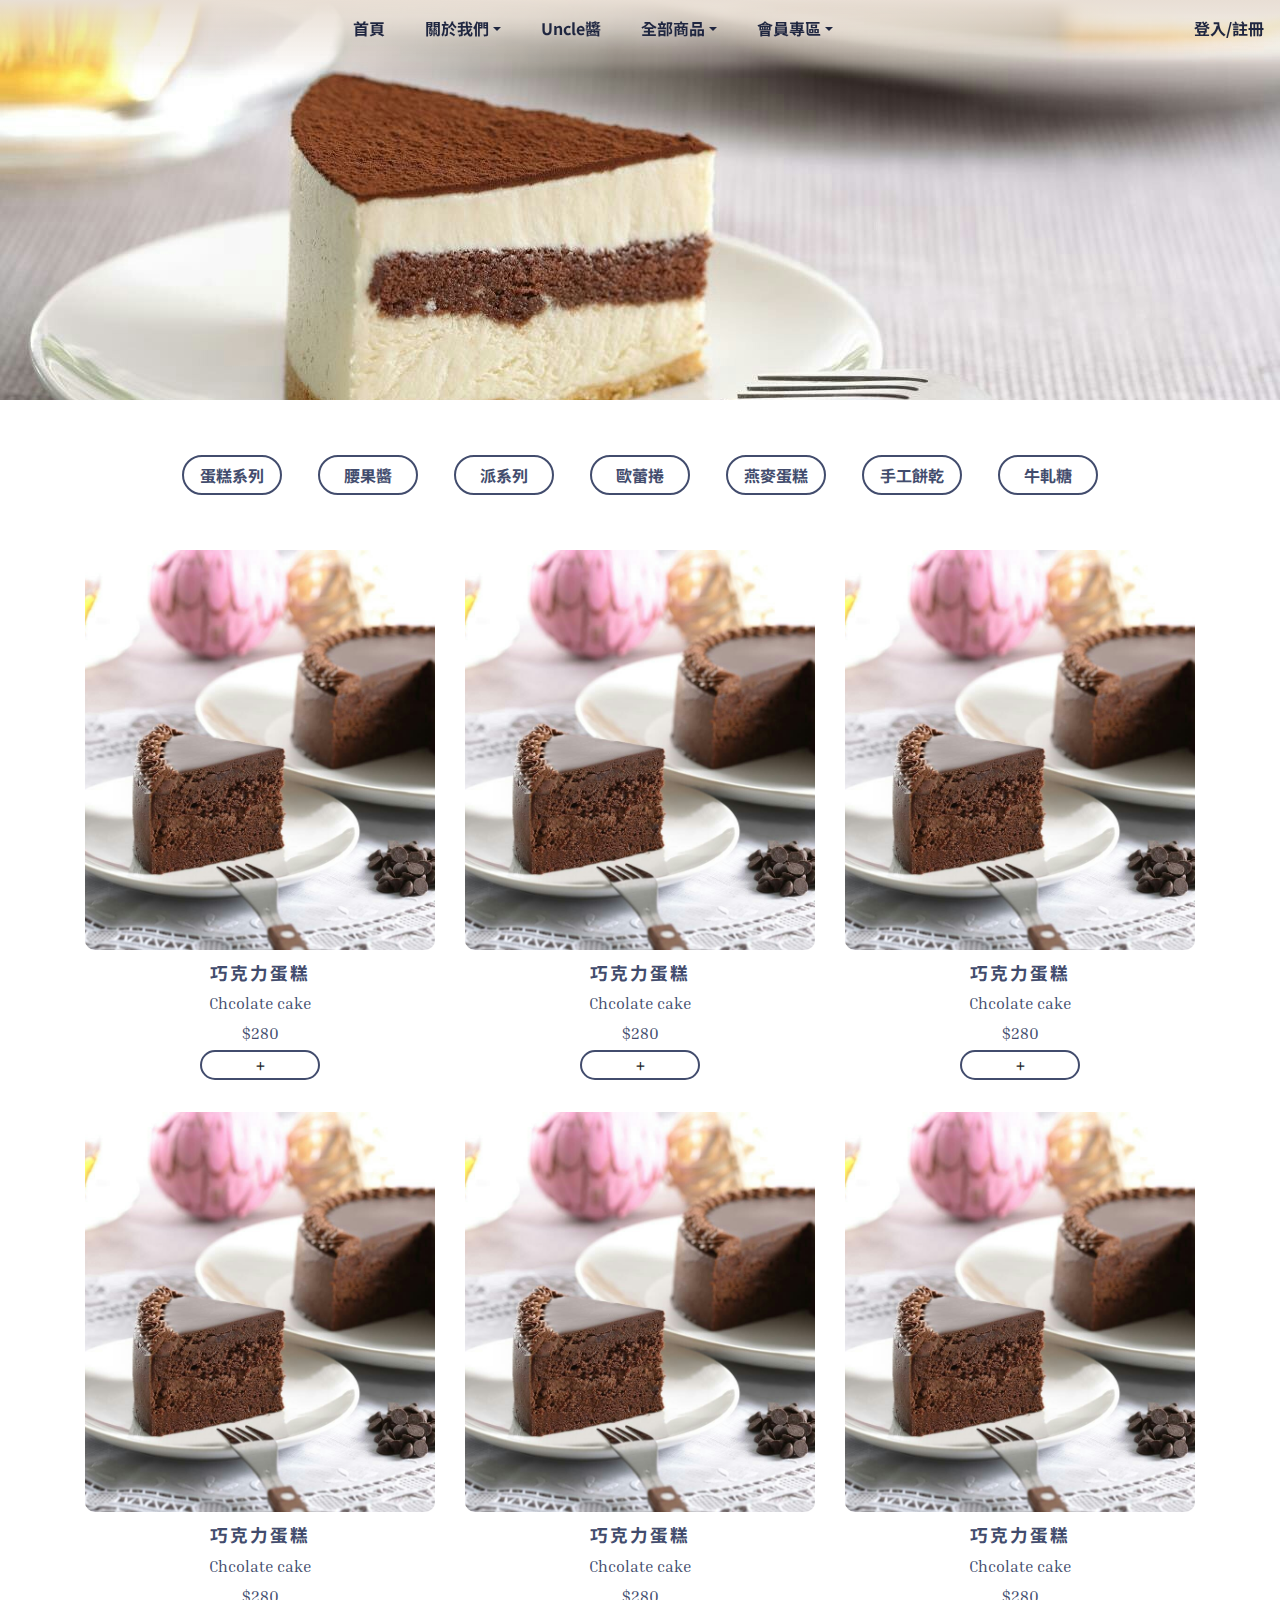
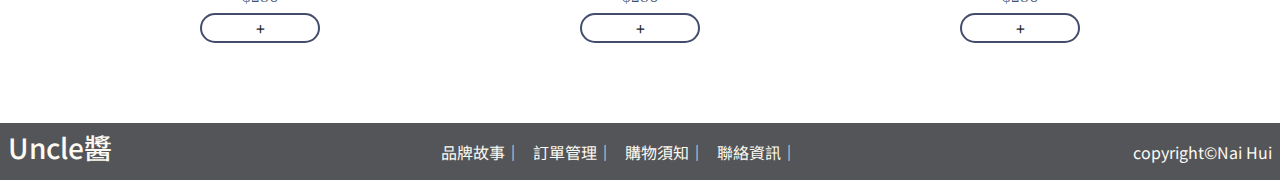
==== product.html @ 4c8601b2 "產品頁" ====
<!DOCTYPE html>
<html lang="zh-tw">

<head>
  <meta charset="UTF-8" />
  <meta name="viewport" content="width=device-width, initial-scale=1.0" />
  <meta http-equiv="X-UA-Compatible" content="ie=edge" />
  <title>Uncle醬-所有商品</title>

  <!-- FontAwesome -->
  <link rel="stylesheet" href="css/fontawesome.css">
  <!-- bootstrap -->
  <link rel="stylesheet" href="css/bootstrap.css" />
  <!-- google font -->
  <link href="https://fonts.googleapis.com/css?family=Inria+Serif|Noto+Sans+TC&display=swap" rel="stylesheet">
  <!-- custom css -->
  <link rel="stylesheet" href="css/styleHome.css" />
  <link rel="stylesheet" href="css/styleProduct.css" />

</head>

<body>

  <!-- 導覽列 start -->
  <header>
    <nav class="navbar navbar-expand-lg navbar-color navbar-bg fixed-top">
      <a class="navbar-brand d-lg-none d-sm-block" href="index.html">LOGO</a>
      <button class="navbar-toggler" type="button" data-toggle="collapse" data-target="#navbar"><span
          class="navbar-toggler-icon"></span></button>
      <div class="collapse navbar-collapse" id="navbar">

        <ul class="navbar-nav m-auto">
          <li id="home" class="nav-item"><a class="nav-link mr-4" href="index.html">首頁</a></li>
          <li class="nav-item dropdown">
            <a id="dropdown-about" class="nav-link mr-4 dropdown-toggle" href="#" data-toggle="dropdown">關於我們</a>
            <div class="dropdown-menu">
              <a class="dropdown-item font-weight-normal" href="#">品牌故事</a>
              <a class="dropdown-item font-weight-normal" href="#">聯絡資訊</a>
            </div>
          </li>
          <!-- logo start -->
          <li class="nav-brand">
            <a class="nav-link d-none d-lg-block mr-4" href="index.html">Uncle醬</a>
          </li>
          <!-- logo end -->
          <li class="nav-item dropdown">
            <a id="dropdown-product" class="nav-link mr-4 dropdown-toggle" href="#" data-toggle="dropdown">全部商品</a>
            <div class="dropdown-menu">
              <a class="dropdown-item font-weight-normal" href="#">腰果醬</a>
              <a class="dropdown-item font-weight-normal" href="#">蛋糕系列</a>
              <a class="dropdown-item font-weight-normal" href="#">派系列</a>
              <a class="dropdown-item font-weight-normal" href="#">歐蕾捲</a>
              <a class="dropdown-item font-weight-normal" href="#">燕麥蛋糕</a>
              <a class="dropdown-item font-weight-normal" href="#">手工餅乾</a>
              <a class="dropdown-item font-weight-normal" href="#">牛軋糖</a>
            </div>
          </li>
          <li class="nav-item dropdown">
            <a id="dropdown-member" class="nav-link mr-4 dropdown-toggle" href="#" data-toggle="dropdown">會員專區</a>
            <div class="dropdown-menu">
              <a class="dropdown-item font-weight-normal" href="#">資料修改</a>
              <a class="dropdown-item font-weight-normal" href="#">訂單管理</a>
              <a class="dropdown-item font-weight-normal" href="#">購物須知</a>
            </div>
          </li>
        </ul>
        <div id="join">
          <a class="navbar-item" href="#">登入/註冊</a>
        </div>
      </div>
    </nav>
  </header>
  <!-- 導覽列 end -->

  <!-- banner start -->
  <section id="productBanner">
    <img src="img/product/cake-tiramisu.jpg" alt="">
  </section>
  <!-- banner end -->

  <!-- 產品列表 start -->
  <section id="productList" class="d-flex align-items-center justify-content-center">
    <div>
      <button class="btn btn-outline-uncle mx-3"><a href="">蛋糕系列</a></button>
      <button class="btn btn-outline-uncle mx-3"><a href="">腰果醬</a></button>
      <button class="btn btn-outline-uncle mx-3"><a href="">派系列</a></button>
      <button class="btn btn-outline-uncle mx-3"><a href="">歐蕾捲</a></button>
      <button class="btn btn-outline-uncle mx-3"><a href="">燕麥蛋糕</a></button>
      <button class="btn btn-outline-uncle mx-3"><a href="">手工餅乾</a></button>
      <button class="btn btn-outline-uncle mx-3"><a href="">牛軋糖</a></button>
    </div>
  </section>
  <!-- 產品列表 end -->

  <!-- 產品陳列 start -->
  <section id="productDisplay" class="mb-5">
    <div class="container">
      <div class="row flex-wrap">
      <div class="col-4 text-center">
        <div class="pro_img">
          <div class="pro_more">
            <a href="#">
              <img src="img/more.png" alt="more">
            </a>
          </div>
          <img src="img/product/cake-chcolate.jpg" alt="巧克力蛋糕">
        </div>
        <div class="pro_info">
          <a href="#">
            <div class="pro_name">巧克力蛋糕</div>
            <div class="pro_name_en">Chcolate cake</div>
            <div class="pro_price">$280</div>
          </a>
        </div>
        <div class="btn btn-outline-uncle addToCar" onmouseover="this.innerHTML = '加入購物車'" onmouseout="this.innerHTML = '+'">+
        </div>
      </div>
      <div class="col-4 text-center">
        <div class="pro_img">
          <div class="pro_more">
            <a href="#">
              <img src="img/more.png" alt="more">
            </a>
          </div>
          <img src="img/product/cake-chcolate.jpg" alt="巧克力蛋糕">
        </div>
        <div class="pro_info">
          <a href="#">
            <div class="pro_name">巧克力蛋糕</div>
            <div class="pro_name_en">Chcolate cake</div>
            <div class="pro_price">$280</div>
          </a>
        </div>
        <div class="btn btn-outline-uncle addToCar" onmouseover="this.innerHTML = '加入購物車'" onmouseout="this.innerHTML = '+'">+
        </div>
      </div>
      <div class="col-4 text-center">
        <div class="pro_img">
          <div class="pro_more">
            <a href="#">
              <img src="img/more.png" alt="more">
            </a>
          </div>
          <img src="img/product/cake-chcolate.jpg" alt="巧克力蛋糕">
        </div>
        <div class="pro_info">
          <a href="#">
            <div class="pro_name">巧克力蛋糕</div>
            <div class="pro_name_en">Chcolate cake</div>
            <div class="pro_price">$280</div>
          </a>
        </div>
        <div class="btn btn-outline-uncle addToCar" onmouseover="this.innerHTML = '加入購物車'" onmouseout="this.innerHTML = '+'">+
        </div>
      </div>
      <div class="col-4 text-center">
        <div class="pro_img">
          <div class="pro_more">
            <a href="#">
              <img src="img/more.png" alt="more">
            </a>
          </div>
          <img src="img/product/cake-chcolate.jpg" alt="巧克力蛋糕">
        </div>
        <div class="pro_info">
          <a href="#">
            <div class="pro_name">巧克力蛋糕</div>
            <div class="pro_name_en">Chcolate cake</div>
            <div class="pro_price">$280</div>
          </a>
        </div>
        <div class="btn btn-outline-uncle addToCar" onmouseover="this.innerHTML = '加入購物車'" onmouseout="this.innerHTML = '+'">+
        </div>
      </div>
      <div class="col-4 text-center">
        <div class="pro_img">
          <div class="pro_more">
            <a href="#">
              <img src="img/more.png" alt="more">
            </a>
          </div>
          <img src="img/product/cake-chcolate.jpg" alt="巧克力蛋糕">
        </div>
        <div class="pro_info">
          <a href="#">
            <div class="pro_name">巧克力蛋糕</div>
            <div class="pro_name_en">Chcolate cake</div>
            <div class="pro_price">$280</div>
          </a>
        </div>
        <div class="btn btn-outline-uncle addToCar" onmouseover="this.innerHTML = '加入購物車'" onmouseout="this.innerHTML = '+'">+
        </div>
      </div>
      <div class="col-4 text-center">
        <div class="pro_img">
          <div class="pro_more">
            <a href="#">
              <img src="img/more.png" alt="more">
            </a>
          </div>
          <img src="img/product/cake-chcolate.jpg" alt="巧克力蛋糕">
        </div>
        <div class="pro_info">
          <a href="#">
            <div class="pro_name">巧克力蛋糕</div>
            <div class="pro_name_en">Chcolate cake</div>
            <div class="pro_price">$280</div>
          </a>
        </div>
        <div class="btn btn-outline-uncle addToCar" onmouseover="this.innerHTML = '加入購物車'" onmouseout="this.innerHTML = '+'">+
        </div>
      </div>
    </div>
  </div>
  </section>
  <!-- 產品陳列 end -->


  <!-- footer start -->
  <footer id="footerZone" class="p-2 uncle-bg-dark">
    <div class="text-uncle-light d-flex align-items-center justify-content-between">
      <h3><a href="index.html">Uncle醬</a></h3>
      <div>
        <span class="mr-2"><a href="">品牌故事</a>｜</span>
        <span class="mr-2"><a href="">訂單管理</a>｜</span>
        <span class="mr-2"><a href="">購物須知</a>｜</span>
        <span class="mr-2"><a href="">聯絡資訊</a>｜</span>
      </div>
      <span>copyright©Nai Hui</span>
    </div>
    <!-- footer end -->

    <!-- bootstrap -->
    <script src="js/jquery-3.4.1.min.js"></script>
    <script src="js/popper.min.js"></script>
    <script src="js/bootstrap.min.js"></script>
    <!-- slick -->
    <script src="js/slick.js"></script>

    <script>
      $('.productSlick').slick({
        infinite: true,
        slidesToShow: 4,
        slidesToScroll: 1
      });

    </script>
</body>

</html>
---- css/styleHome.css ----
/* body */

body {
    height: 100vh;
    font-family: 'Noto Sans TC', sans-serif;
    background-color: #e8ded4;
}

.en-font {
    font-family: 'Inria Serif', serif !important;
}

.text-uncle-dark {
    color: #1F2640;
}

.text-uncle-light {
    color: #FCFAF2;
}

.text-uncle-title {
    color: #424C6D;
    font-weight: bold;
    text-shadow: 3px 3px 2px rgba(66, 76, 109, 0.431);
}

.uncle-bg-dark {
    background: rgb(84, 85, 88);
}

a {
    color: #424C6D;
}

a:hover {
    color: #424C6D;
    text-decoration: none;
}

/* media */

@media (max-width: 576px) {}

@media (min-width: 576px) {}

@media (min-width: 768px) {}

@media (min-width: 992px) {}

@media (min-width: 1200px) {}

/* navbar */

.navbar-bg {
    background-image: linear-gradient(180deg, #e8ded4, #e8ded4a9, #e8ded44f);
    box-shadow: 0 0 10px 10px #e8ded44f;
}

.navbar-color a {
    color: #1F2640;
    font-weight: bold;
}

.navbar-bg .navbar-toggler-icon {
    background-image: url("data:image/svg+xml,%3csvg viewBox='0 0 30 30' xmlns='http://www.w3.org/2000/svg'%3e%3cpath stroke='rgba(0, 0, 0, 0.5)' stroke-width='2' stroke-linecap='round' stroke-miterlimit='10' d='M4 7h22M4 15h22M4 23h22'/%3e%3c/svg%3e");
}

@media (max-width: 576px) {
    .dropdown-menu {
        background: #E8DED4;
        border: 0;
    }
    #join {
        padding: 8px 0 16px 0;
    }
}


/* carousel */

@media (max-width: 576px) {
    .carousel-item img {
        width: 100%;
        object-fit: cover;
    }
}
@media (min-width: 576px) {
    .carousel-inner img {
        width: 100%;
        height: 700px;
        object-fit: cover;
    }
}


/* 按鈕 */
.btn-outline-uncle {
    border:2px solid #424C6D;
    border-radius: 30px;
}

.btn-outline-uncle a {
    color: #424C6D;
    font-weight: bold;
    border-color: #424C6D;
}

.btn-outline-uncle:hover {
    color: #fff;
    background-color: #F8D487;
    border-color: #F8D487;
}

.btn-outline-uncle a:hover {
    color: #fff;
    text-decoration: none;
}

.btn:visited {
    border: 0;
}

/* 關於我們 */

#aboutUsZone img {
    width: 250px;
    height: 300px;
    object-fit: cover;
    box-shadow: 3px 3px 10px #695229b4;
    border-radius: 5px;
}

/* 所有產品 */

#productZone .slick-track,#productZone img {
    width: 250px;
    height: 250px;
    border-radius: 125px;
    object-fit: cover;
}

.position-center {
    display: flex;
    justify-content: center;
    align-items: center;
}

#productZone .btn:focus, .btn.focus {
    box-shadow: none;
}

#productZone a:focus {
    outline: 0;
    box-shadow: none;
}

#productZone a:hover {
    filter: blur(2);
    color: #F8D487;
}

/* footer */

#footerZone a {
    color: #FCFAF2;
}

#footerZone a:hover {
    color: #F8D487;
    text-decoration: none;
}
---- css/styleProduct.css ----
/* body */

body {
    background-color: white;
}

/* banner */

#productBanner img {
    width: 100%;
    height: 400px;
    object-fit: cover;
}

/* product list */

#productList {
    height: 150px;
}

#productList button {
    width: 100px;
    height: 40px;
    border-radius: 30px;
    /* background-color: #F8D487;
    border-color: #F8D487; */
}

/* 產品陳列 */

#productDisplay {
    color: #1F2640;
}

.pro_img img {
    width: 100%;
    height: 400px;
    object-fit: cover;
    border-radius: 10px;
}

.pro_img {
    position: relative;
}

.pro_more {
    display: none;
    width: 100%;
    height: 400px;
    background-color: rgba(255, 255, 255, 0.411);
    position: absolute;
}
.pro_more img{
    width: 250px;
    height: 250px;
    line-height: 125px;
}

.pro_img:hover .pro_more {
    display: flex;
    align-items: center;
    justify-content: center;
}

.pro_item, .pro_price {
    display: inline-block;
}

#productDisplay .btn {
    width: 120px;
    height: 30px;
    line-height: 15px;
}

.pro_name {
    font-weight: bold;
    margin: 10px 0 5px 0;
    letter-spacing: 2px;
    font-size: 1.1rem;
}

.pro_name_en {
    font-family: 'Inria Serif', serif !important;
    margin: 5px 0;
}

.pro_price {
    font-family: 'Inria Serif', serif !important;
    margin-bottom: 5px;
}

.pro_info a:hover{
    color: #F8D487;
}

.addToCar{
    margin-bottom: 2rem;
}
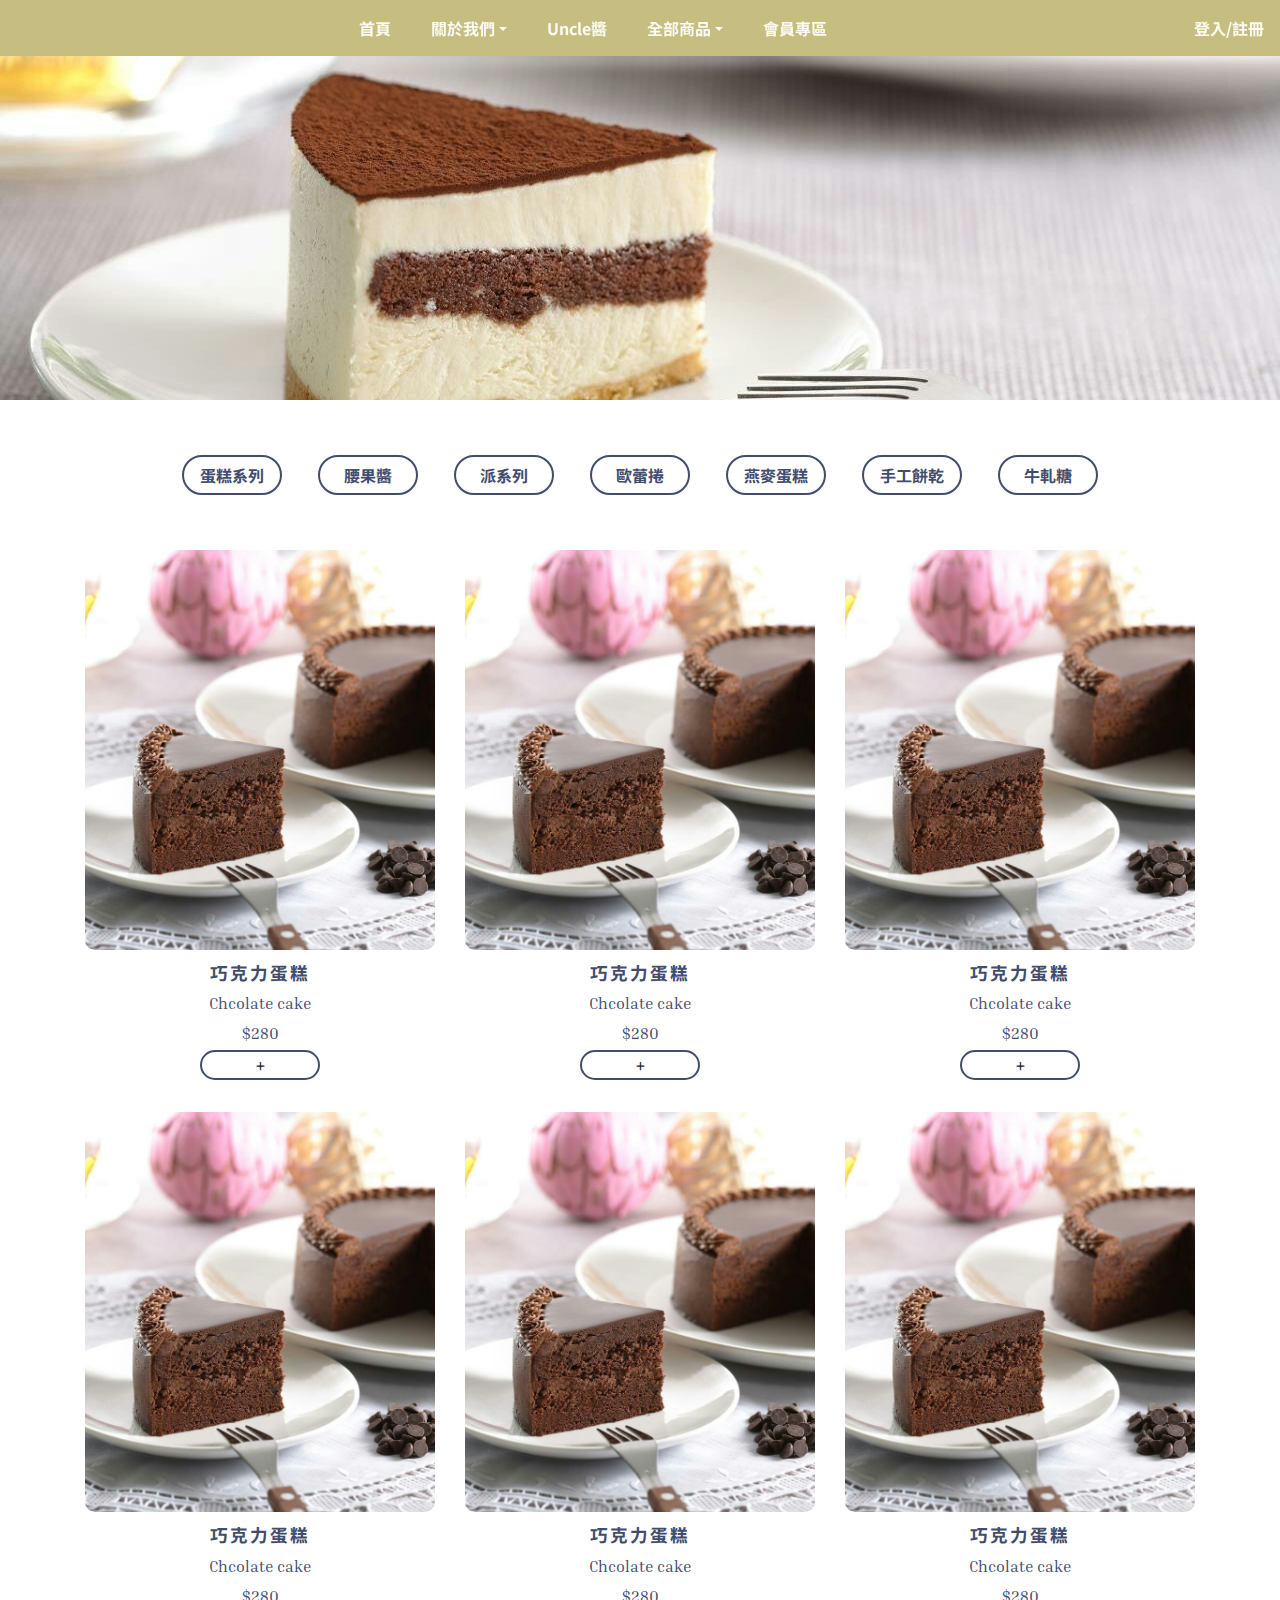
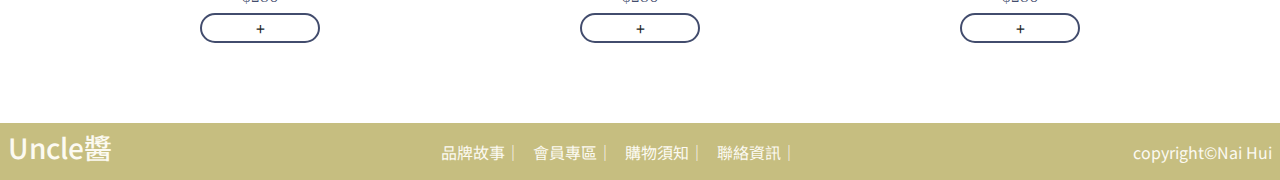
==== commit e948c45e: "產品頁連結調整" ====
--- a/product.html
+++ b/product.html
@@ -34,7 +34,7 @@
           <li class="nav-item dropdown">
             <a id="dropdown-about" class="nav-link mr-4 dropdown-toggle" href="#" data-toggle="dropdown">關於我們</a>
             <div class="dropdown-menu">
-              <a class="dropdown-item font-weight-normal" href="#">品牌故事</a>
+              <a class="dropdown-item font-weight-normal" href="brandStory.html">品牌故事</a>
               <a class="dropdown-item font-weight-normal" href="#">聯絡資訊</a>
             </div>
           </li>
@@ -46,6 +46,7 @@
           <li class="nav-item dropdown">
             <a id="dropdown-product" class="nav-link mr-4 dropdown-toggle" href="#" data-toggle="dropdown">全部商品</a>
             <div class="dropdown-menu">
+              <a class="dropdown-item font-weight-normal" href="product.html">所有商品</a>
               <a class="dropdown-item font-weight-normal" href="#">腰果醬</a>
               <a class="dropdown-item font-weight-normal" href="#">蛋糕系列</a>
               <a class="dropdown-item font-weight-normal" href="#">派系列</a>
@@ -55,14 +56,7 @@
               <a class="dropdown-item font-weight-normal" href="#">牛軋糖</a>
             </div>
           </li>
-          <li class="nav-item dropdown">
-            <a id="dropdown-member" class="nav-link mr-4 dropdown-toggle" href="#" data-toggle="dropdown">會員專區</a>
-            <div class="dropdown-menu">
-              <a class="dropdown-item font-weight-normal" href="#">資料修改</a>
-              <a class="dropdown-item font-weight-normal" href="#">訂單管理</a>
-              <a class="dropdown-item font-weight-normal" href="#">購物須知</a>
-            </div>
-          </li>
+          <li id="home" class="nav-item"><a class="nav-link mr-4" href="member.html">會員專區</a></li>
         </ul>
         <div id="join">
           <a class="navbar-item" href="#">登入/註冊</a>
@@ -221,10 +215,10 @@
     <div class="text-uncle-light d-flex align-items-center justify-content-between">
       <h3><a href="index.html">Uncle醬</a></h3>
       <div>
-        <span class="mr-2"><a href="">品牌故事</a>｜</span>
-        <span class="mr-2"><a href="">訂單管理</a>｜</span>
+        <span class="mr-2"><a href="brandStory.html">品牌故事</a>｜</span>
+        <span class="mr-2"><a href="member.html">會員專區</a>｜</span>
         <span class="mr-2"><a href="">購物須知</a>｜</span>
-        <span class="mr-2"><a href="">聯絡資訊</a>｜</span>
+        <span class="mr-2"><a href="contact.html">聯絡資訊</a>｜</span>
       </div>
       <span>copyright©Nai Hui</span>
     </div>
--- a/css/styleHome.css
+++ b/css/styleHome.css
@@ -25,7 +25,7 @@
 }
 
 .uncle-bg-dark {
-    background: rgb(84, 85, 88);
+    background: #C6BE80;
 }
 
 a {
@@ -51,13 +51,15 @@
 
 /* navbar */
 
+
 .navbar-bg {
-    background-image: linear-gradient(180deg, #e8ded4, #e8ded4a9, #e8ded44f);
-    box-shadow: 0 0 10px 10px #e8ded44f;
+    background:#C6BE80;
+     /* background: linear-gradient(180deg, #ffffff, #ffffffa9, #ffffff4f);  */
+    box-shadow: 0 0 10px 10px #ffffff4f; 
 }
 
 .navbar-color a {
-    color: #1F2640;
+    color: #FCFAF2;
     font-weight: bold;
 }
 
@@ -65,15 +67,22 @@
     background-image: url("data:image/svg+xml,%3csvg viewBox='0 0 30 30' xmlns='http://www.w3.org/2000/svg'%3e%3cpath stroke='rgba(0, 0, 0, 0.5)' stroke-width='2' stroke-linecap='round' stroke-miterlimit='10' d='M4 7h22M4 15h22M4 23h22'/%3e%3c/svg%3e");
 }
 
+.dropdown-menu {
+    background: #C6BE80;
+    border: 0;
+}
+
 @media (max-width: 576px) {
-    .dropdown-menu {
-        background: #E8DED4;
-        border: 0;
-    }
     #join {
         padding: 8px 0 16px 0;
     }
 }
+@media (min-width: 576px) {
+/* .navbar{
+    height: 4rem;
+} */
+}
+
 
 
 /* carousel */
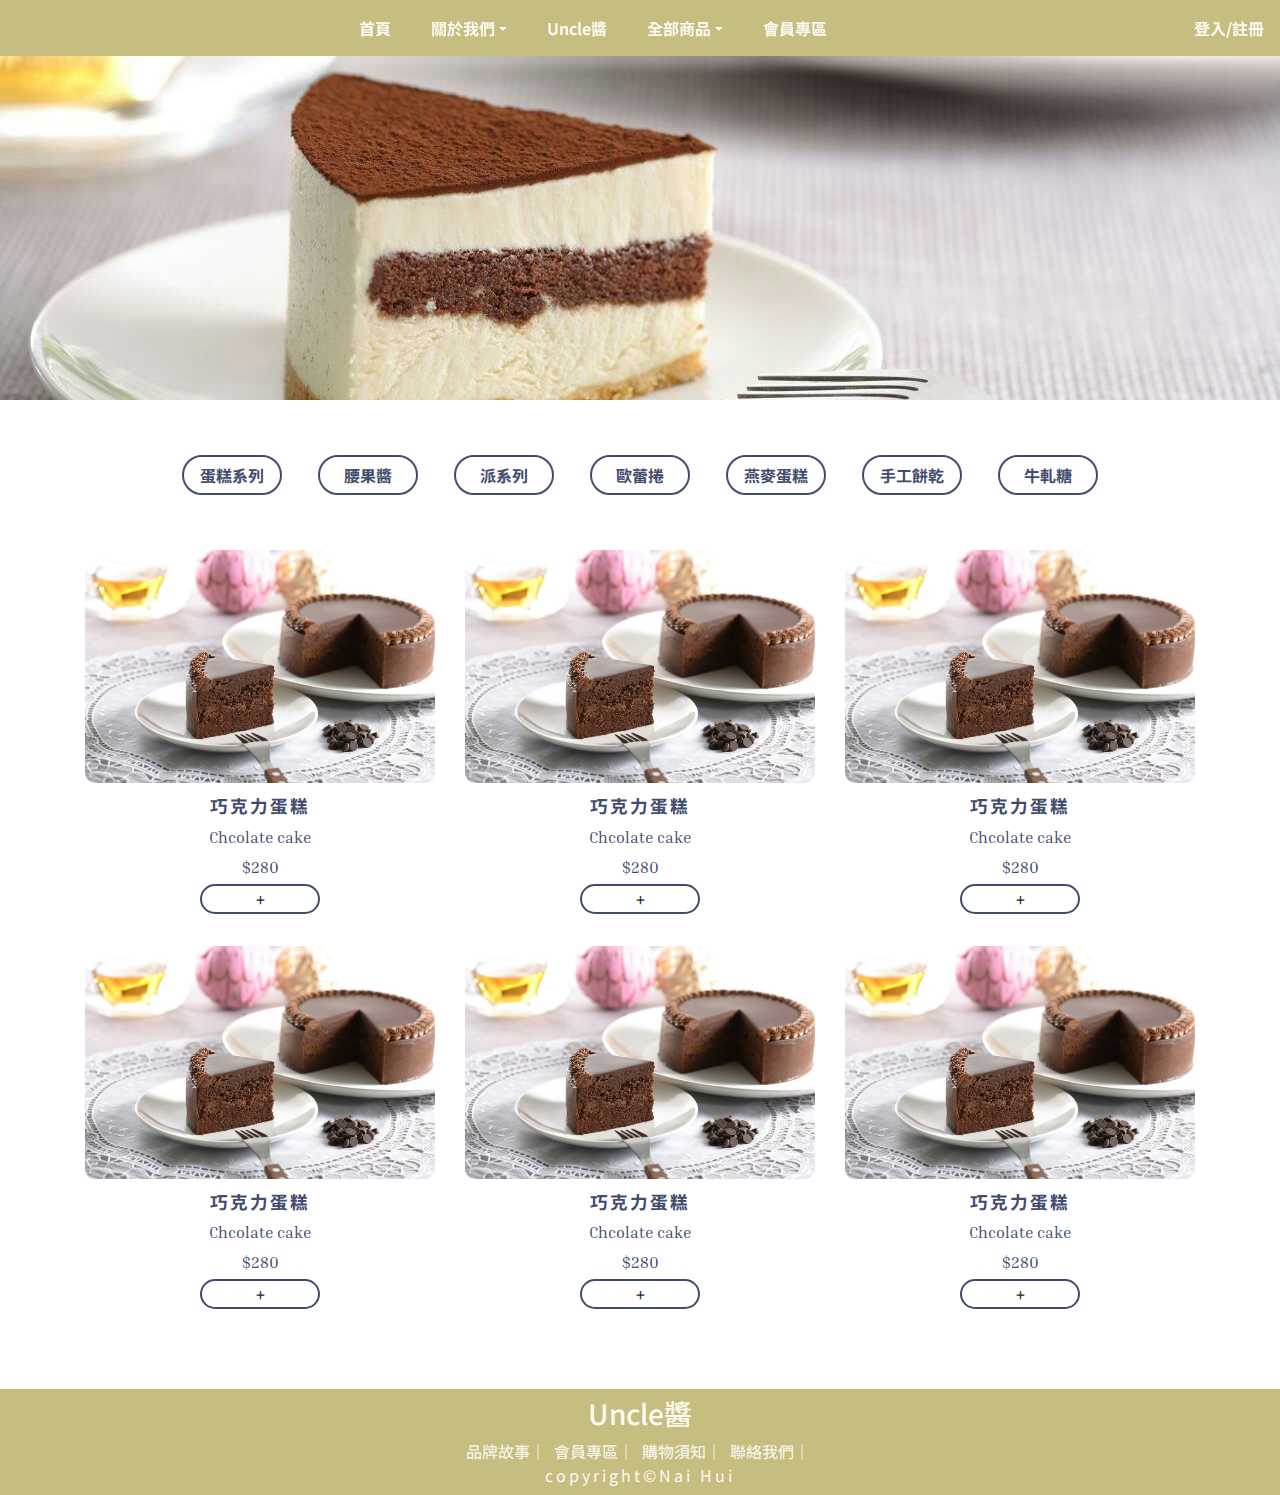
==== commit db2420ac: "切版" ====
--- a/product.html
+++ b/product.html
@@ -35,7 +35,7 @@
             <a id="dropdown-about" class="nav-link mr-4 dropdown-toggle" href="#" data-toggle="dropdown">關於我們</a>
             <div class="dropdown-menu">
               <a class="dropdown-item font-weight-normal" href="brandStory.html">品牌故事</a>
-              <a class="dropdown-item font-weight-normal" href="#">聯絡資訊</a>
+              <a class="dropdown-item font-weight-normal" href="contact.html">聯絡我們</a>
             </div>
           </li>
           <!-- logo start -->
@@ -73,8 +73,8 @@
   <!-- banner end -->
 
   <!-- 產品列表 start -->
-  <section id="productList" class="d-flex align-items-center justify-content-center">
-    <div>
+  <section id="productList" class="d-flex align-items-center justify-content-center ">
+    <div class="btnlist d-none d-sm-block">
       <button class="btn btn-outline-uncle mx-3"><a href="">蛋糕系列</a></button>
       <button class="btn btn-outline-uncle mx-3"><a href="">腰果醬</a></button>
       <button class="btn btn-outline-uncle mx-3"><a href="">派系列</a></button>
@@ -87,112 +87,112 @@
   <!-- 產品列表 end -->
 
   <!-- 產品陳列 start -->
-  <section id="productDisplay" class="mb-5">
+  <section id="productDisplay" class="mb-auto mb-md-5">
     <div class="container">
       <div class="row flex-wrap">
-      <div class="col-4 text-center">
-        <div class="pro_img">
-          <div class="pro_more">
-            <a href="#">
-              <img src="img/more.png" alt="more">
-            </a>
-          </div>
-          <img src="img/product/cake-chcolate.jpg" alt="巧克力蛋糕">
-        </div>
-        <div class="pro_info">
-          <a href="#">
-            <div class="pro_name">巧克力蛋糕</div>
-            <div class="pro_name_en">Chcolate cake</div>
-            <div class="pro_price">$280</div>
-          </a>
-        </div>
-        <div class="btn btn-outline-uncle addToCar" onmouseover="this.innerHTML = '加入購物車'" onmouseout="this.innerHTML = '+'">+
-        </div>
-      </div>
-      <div class="col-4 text-center">
-        <div class="pro_img">
-          <div class="pro_more">
-            <a href="#">
-              <img src="img/more.png" alt="more">
-            </a>
-          </div>
-          <img src="img/product/cake-chcolate.jpg" alt="巧克力蛋糕">
-        </div>
-        <div class="pro_info">
-          <a href="#">
-            <div class="pro_name">巧克力蛋糕</div>
-            <div class="pro_name_en">Chcolate cake</div>
-            <div class="pro_price">$280</div>
-          </a>
-        </div>
-        <div class="btn btn-outline-uncle addToCar" onmouseover="this.innerHTML = '加入購物車'" onmouseout="this.innerHTML = '+'">+
-        </div>
-      </div>
-      <div class="col-4 text-center">
-        <div class="pro_img">
-          <div class="pro_more">
-            <a href="#">
-              <img src="img/more.png" alt="more">
-            </a>
-          </div>
-          <img src="img/product/cake-chcolate.jpg" alt="巧克力蛋糕">
-        </div>
-        <div class="pro_info">
-          <a href="#">
-            <div class="pro_name">巧克力蛋糕</div>
-            <div class="pro_name_en">Chcolate cake</div>
-            <div class="pro_price">$280</div>
-          </a>
-        </div>
-        <div class="btn btn-outline-uncle addToCar" onmouseover="this.innerHTML = '加入購物車'" onmouseout="this.innerHTML = '+'">+
-        </div>
-      </div>
-      <div class="col-4 text-center">
-        <div class="pro_img">
-          <div class="pro_more">
-            <a href="#">
-              <img src="img/more.png" alt="more">
-            </a>
-          </div>
-          <img src="img/product/cake-chcolate.jpg" alt="巧克力蛋糕">
-        </div>
-        <div class="pro_info">
-          <a href="#">
-            <div class="pro_name">巧克力蛋糕</div>
-            <div class="pro_name_en">Chcolate cake</div>
-            <div class="pro_price">$280</div>
-          </a>
-        </div>
-        <div class="btn btn-outline-uncle addToCar" onmouseover="this.innerHTML = '加入購物車'" onmouseout="this.innerHTML = '+'">+
-        </div>
-      </div>
-      <div class="col-4 text-center">
-        <div class="pro_img">
-          <div class="pro_more">
-            <a href="#">
-              <img src="img/more.png" alt="more">
-            </a>
-          </div>
-          <img src="img/product/cake-chcolate.jpg" alt="巧克力蛋糕">
-        </div>
-        <div class="pro_info">
-          <a href="#">
-            <div class="pro_name">巧克力蛋糕</div>
-            <div class="pro_name_en">Chcolate cake</div>
-            <div class="pro_price">$280</div>
-          </a>
-        </div>
-        <div class="btn btn-outline-uncle addToCar" onmouseover="this.innerHTML = '加入購物車'" onmouseout="this.innerHTML = '+'">+
-        </div>
-      </div>
-      <div class="col-4 text-center">
-        <div class="pro_img">
-          <div class="pro_more">
-            <a href="#">
-              <img src="img/more.png" alt="more">
-            </a>
-          </div>
-          <img src="img/product/cake-chcolate.jpg" alt="巧克力蛋糕">
+      <div class="col-6 col-md-4 text-center">
+        <div class="pro_img">
+          <div class="pro_more">
+            <a href="#">
+              <img class="img-fluid" src="img/more.png" alt="more">
+            </a>
+          </div>
+          <img class="img-fluid" src="img/product/cake-chcolate.jpg" alt="巧克力蛋糕">
+        </div>
+        <div class="pro_info">
+          <a href="#">
+            <div class="pro_name">巧克力蛋糕</div>
+            <div class="pro_name_en">Chcolate cake</div>
+            <div class="pro_price">$280</div>
+          </a>
+        </div>
+        <div class="btn btn-outline-uncle addToCar" onmouseover="this.innerHTML = '加入購物車'" onmouseout="this.innerHTML = '+'">+
+        </div>
+      </div>
+      <div class="col-6 col-md-4 text-center">
+        <div class="pro_img">
+          <div class="pro_more">
+            <a href="#">
+              <img class="img-fluid" src="img/more.png" alt="more">
+            </a>
+          </div>
+          <img class="img-fluid" src="img/product/cake-chcolate.jpg" alt="巧克力蛋糕">
+        </div>
+        <div class="pro_info">
+          <a href="#">
+            <div class="pro_name">巧克力蛋糕</div>
+            <div class="pro_name_en">Chcolate cake</div>
+            <div class="pro_price">$280</div>
+          </a>
+        </div>
+        <div class="btn btn-outline-uncle addToCar" onmouseover="this.innerHTML = '加入購物車'" onmouseout="this.innerHTML = '+'">+
+        </div>
+      </div>
+      <div class="col-6 col-md-4 text-center">
+        <div class="pro_img">
+          <div class="pro_more">
+            <a href="#">
+              <img class="img-fluid" src="img/more.png" alt="more">
+            </a>
+          </div>
+          <img class="img-fluid" src="img/product/cake-chcolate.jpg" alt="巧克力蛋糕">
+        </div>
+        <div class="pro_info">
+          <a href="#">
+            <div class="pro_name">巧克力蛋糕</div>
+            <div class="pro_name_en">Chcolate cake</div>
+            <div class="pro_price">$280</div>
+          </a>
+        </div>
+        <div class="btn btn-outline-uncle addToCar" onmouseover="this.innerHTML = '加入購物車'" onmouseout="this.innerHTML = '+'">+
+        </div>
+      </div>
+      <div class="col-6 col-md-4 text-center">
+        <div class="pro_img">
+          <div class="pro_more">
+            <a href="#">
+              <img class="img-fluid" src="img/more.png" alt="more">
+            </a>
+          </div>
+          <img class="img-fluid" src="img/product/cake-chcolate.jpg" alt="巧克力蛋糕">
+        </div>
+        <div class="pro_info">
+          <a href="#">
+            <div class="pro_name">巧克力蛋糕</div>
+            <div class="pro_name_en">Chcolate cake</div>
+            <div class="pro_price">$280</div>
+          </a>
+        </div>
+        <div class="btn btn-outline-uncle addToCar" onmouseover="this.innerHTML = '加入購物車'" onmouseout="this.innerHTML = '+'">+
+        </div>
+      </div>
+      <div class="col-6 col-md-4 text-center">
+        <div class="pro_img">
+          <div class="pro_more">
+            <a href="#">
+              <img class="img-fluid" src="img/more.png" alt="more">
+            </a>
+          </div>
+          <img class="img-fluid" src="img/product/cake-chcolate.jpg" alt="巧克力蛋糕">
+        </div>
+        <div class="pro_info">
+          <a href="#">
+            <div class="pro_name">巧克力蛋糕</div>
+            <div class="pro_name_en">Chcolate cake</div>
+            <div class="pro_price">$280</div>
+          </a>
+        </div>
+        <div class="btn btn-outline-uncle addToCar" onmouseover="this.innerHTML = '加入購物車'" onmouseout="this.innerHTML = '+'">+
+        </div>
+      </div>
+      <div class="col-6 col-md-4 text-center">
+        <div class="pro_img">
+          <div class="pro_more">
+            <a href="#">
+              <img class="img-fluid" src="img/more.png" alt="more">
+            </a>
+          </div>
+          <img class="img-fluid" src="img/product/cake-chcolate.jpg" alt="巧克力蛋糕">
         </div>
         <div class="pro_info">
           <a href="#">
@@ -212,15 +212,15 @@
 
   <!-- footer start -->
   <footer id="footerZone" class="p-2 uncle-bg-dark">
-    <div class="text-uncle-light d-flex align-items-center justify-content-between">
-      <h3><a href="index.html">Uncle醬</a></h3>
-      <div>
-        <span class="mr-2"><a href="brandStory.html">品牌故事</a>｜</span>
-        <span class="mr-2"><a href="member.html">會員專區</a>｜</span>
-        <span class="mr-2"><a href="">購物須知</a>｜</span>
-        <span class="mr-2"><a href="contact.html">聯絡資訊</a>｜</span>
-      </div>
-      <span>copyright©Nai Hui</span>
+    <div class="text-uncle-light d-flex flex-column align-items-center justify-content-between">
+      <h3><a class="h3" href="index.html">Uncle醬</a></h3>
+      <div id=footerList>
+        <span class="mr-1"><a href="brandStory.html">品牌故事</a>｜</span>
+        <span class="mr-1"><a href="member.html">會員專區</a>｜</span>
+        <span class="mr-1"><a href="">購物須知</a>｜</span>
+        <span class="mr-1"><a href="contact.html">聯絡我們</a>｜</span>
+      </div>
+      <span class="copyright">copyright©Nai Hui</span>
     </div>
     <!-- footer end -->
 
@@ -231,14 +231,6 @@
     <!-- slick -->
     <script src="js/slick.js"></script>
 
-    <script>
-      $('.productSlick').slick({
-        infinite: true,
-        slidesToShow: 4,
-        slidesToScroll: 1
-      });
-
-    </script>
 </body>
 
 </html>--- a/css/styleHome.css
+++ b/css/styleHome.css
@@ -77,13 +77,6 @@
         padding: 8px 0 16px 0;
     }
 }
-@media (min-width: 576px) {
-/* .navbar{
-    height: 4rem;
-} */
-}
-
-
 
 /* carousel */
 
@@ -100,7 +93,9 @@
         object-fit: cover;
     }
 }
-
+#slideZone .slide{
+opacity: 1;
+}
 
 /* 按鈕 */
 .btn-outline-uncle {
@@ -132,41 +127,26 @@
 /* 關於我們 */
 
 #aboutUsZone img {
-    width: 250px;
-    height: 300px;
-    object-fit: cover;
     box-shadow: 3px 3px 10px #695229b4;
     border-radius: 5px;
 }
 
+@media (max-width: 576px) {
+    #aboutUsZone{
+        height: auto;
+    }
+}
+
+@media (min-width: 992px) {
+    #aboutUsZone{
+        height: 50%;
+    }
+}
+
+
 /* 所有產品 */
 
-#productZone .slick-track,#productZone img {
-    width: 250px;
-    height: 250px;
-    border-radius: 125px;
-    object-fit: cover;
-}
 
-.position-center {
-    display: flex;
-    justify-content: center;
-    align-items: center;
-}
-
-#productZone .btn:focus, .btn.focus {
-    box-shadow: none;
-}
-
-#productZone a:focus {
-    outline: 0;
-    box-shadow: none;
-}
-
-#productZone a:hover {
-    filter: blur(2);
-    color: #F8D487;
-}
 
 /* footer */
 
@@ -177,4 +157,18 @@
 #footerZone a:hover {
     color: #F8D487;
     text-decoration: none;
+}
+.copyright {
+    letter-spacing: 3px;
+}
+@media (max-width: 576px) {
+    #footerList a {
+        font-size: 0.8rem;
+    }
+    #footerList {
+        margin-bottom: 3px;
+    }
+    .copyright {
+        font-size: 0.9rem;
+    }
 }--- a/css/styleProduct.css
+++ b/css/styleProduct.css
@@ -22,9 +22,16 @@
     width: 100px;
     height: 40px;
     border-radius: 30px;
-    /* background-color: #F8D487;
-    border-color: #F8D487; */
+
 }
+
+@media (max-width: 576px) {
+    #productList {
+        height: 2rem;
+    }
+    
+}
+
 
 /* 產品陳列 */
 
@@ -33,9 +40,6 @@
 }
 
 .pro_img img {
-    width: 100%;
-    height: 400px;
-    object-fit: cover;
     border-radius: 10px;
 }
 
@@ -44,16 +48,11 @@
 }
 
 .pro_more {
+    width: 100%;
+    height: 100%;
     display: none;
-    width: 100%;
-    height: 400px;
     background-color: rgba(255, 255, 255, 0.411);
     position: absolute;
-}
-.pro_more img{
-    width: 250px;
-    height: 250px;
-    line-height: 125px;
 }
 
 .pro_img:hover .pro_more {
